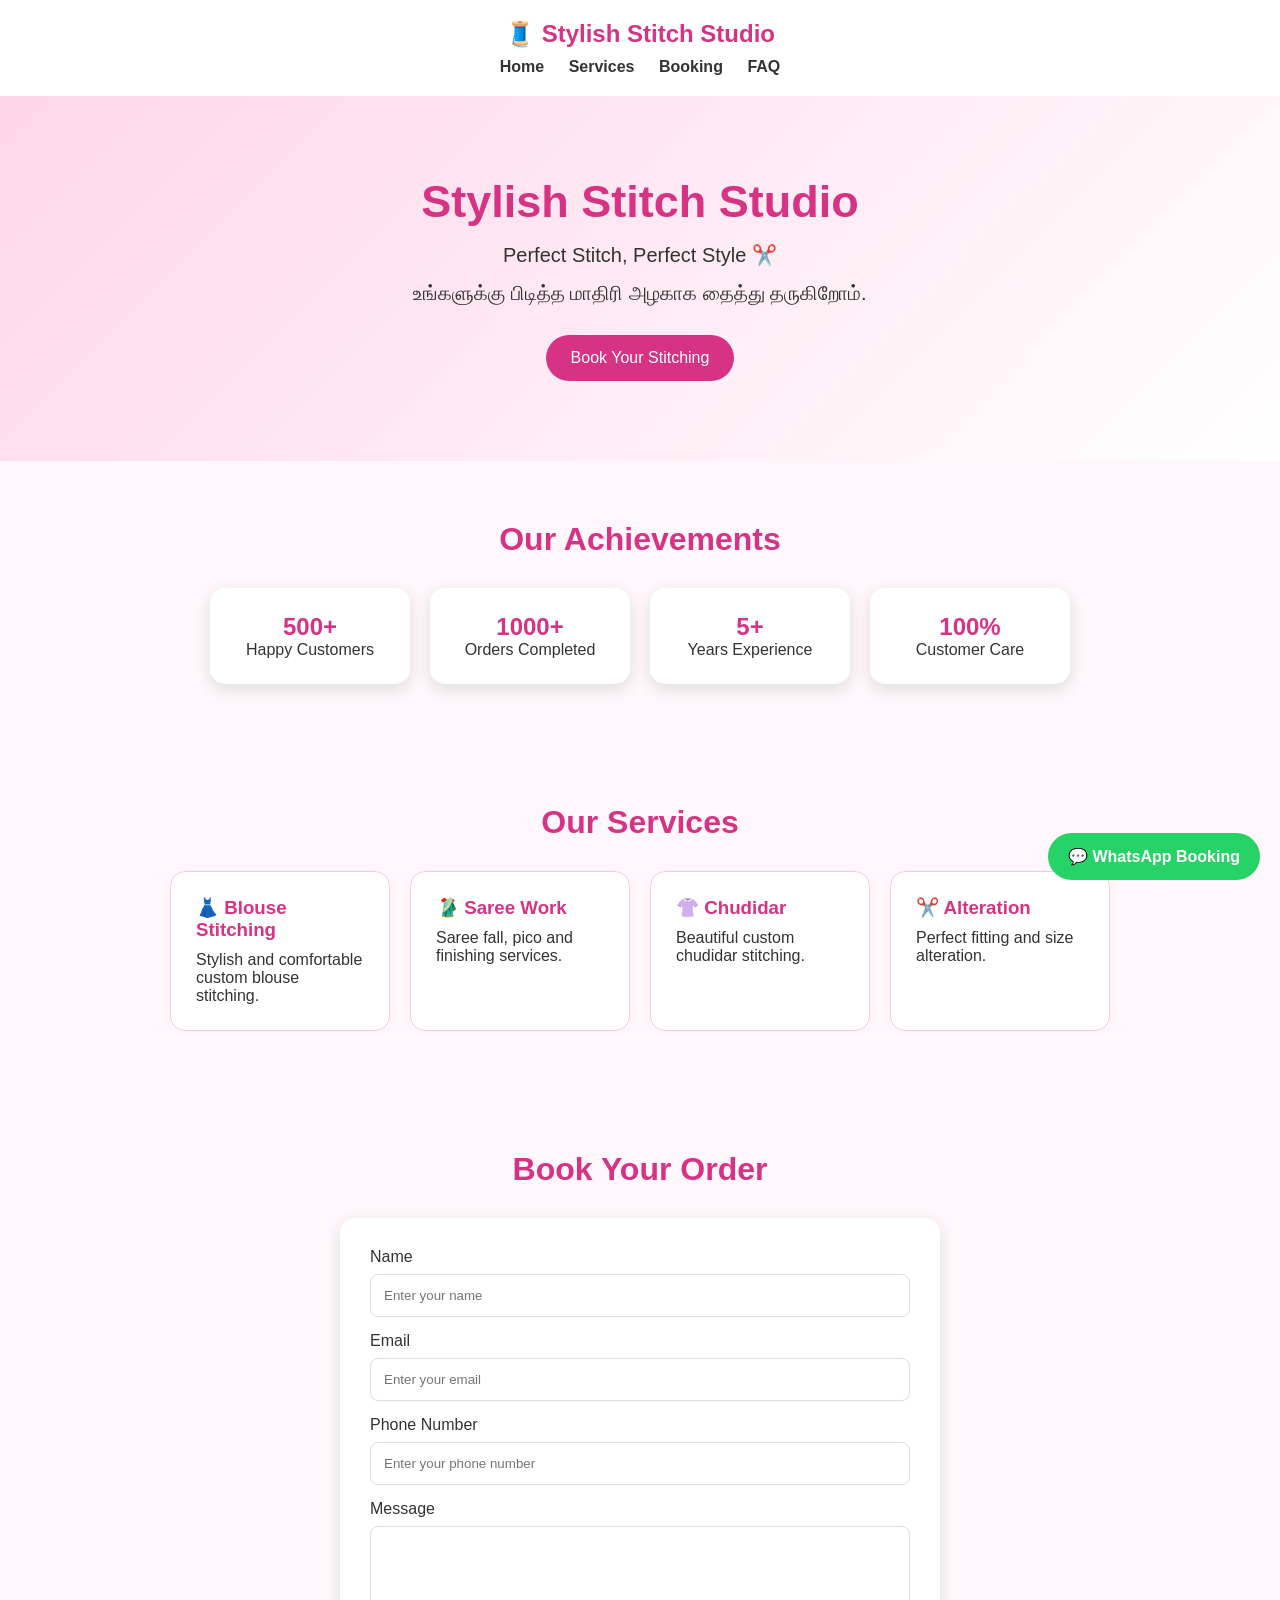
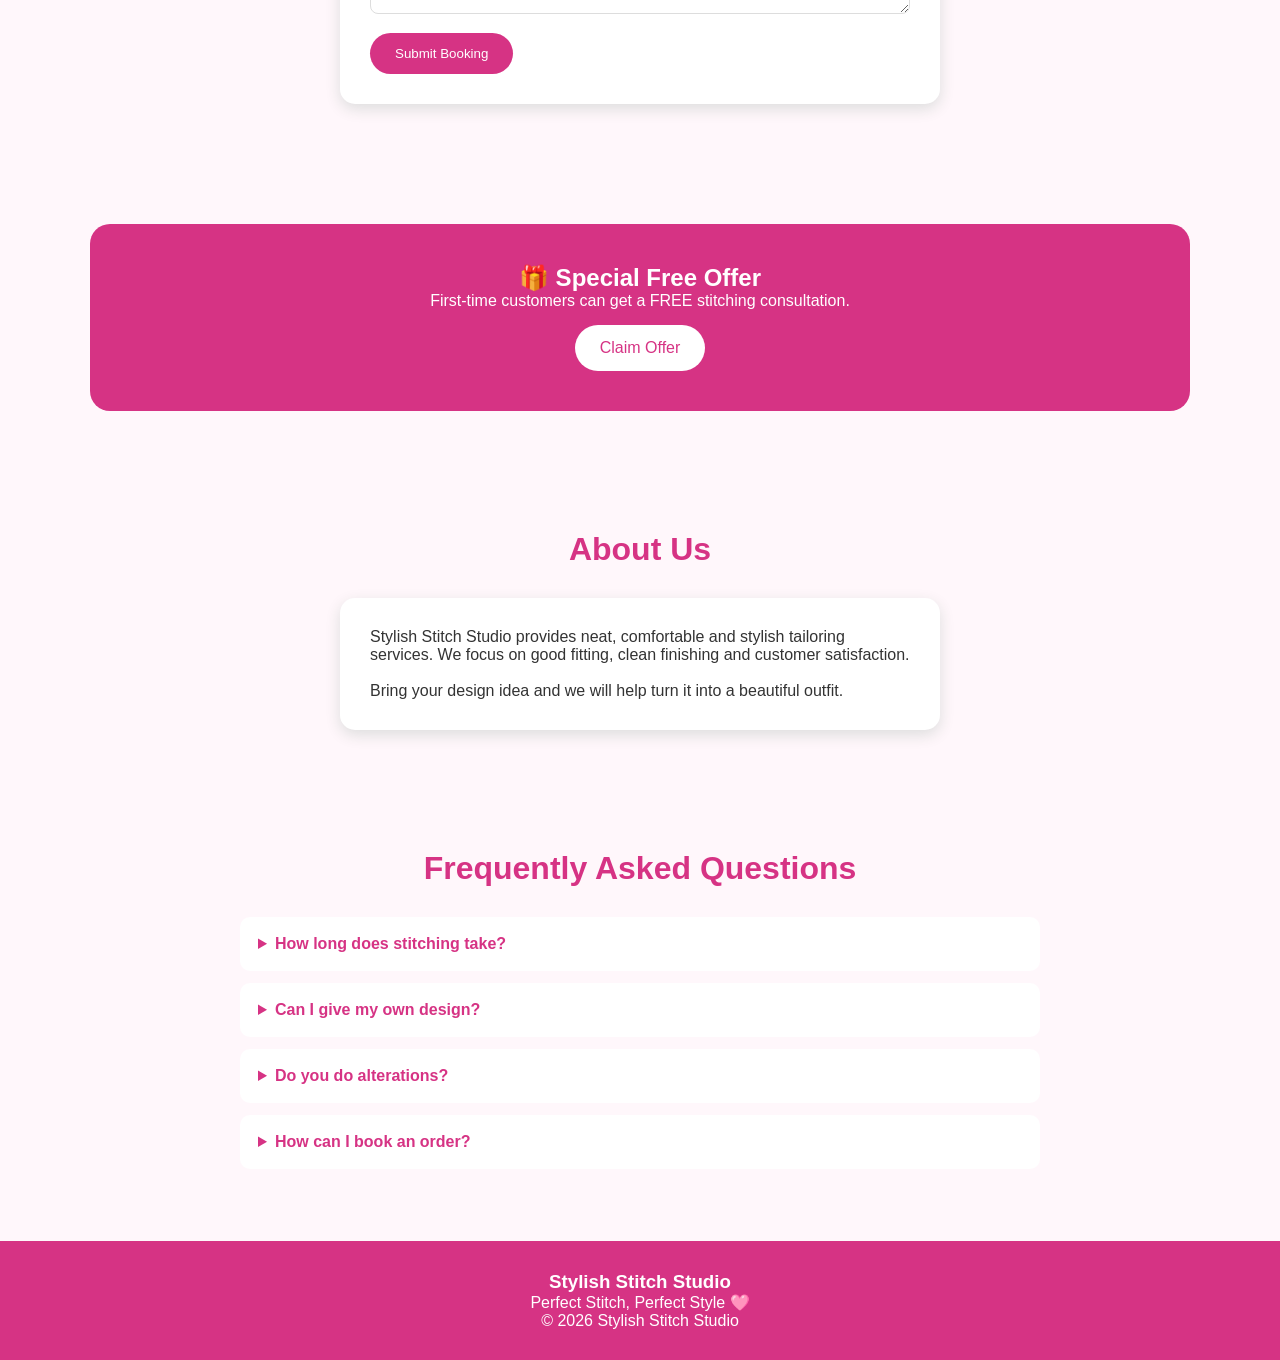
==== Intex.html @ a31a7bd8 "Add files via upload" ====
<!DOCTYPE html>
<html lang="en">
<head>
    <meta charset="UTF-8">
    <meta name="viewport" content="width=device-width, initial-scale=1.0">

    <title>Stylish Stitch Studio</title>

    <style>
        * {
            margin: 0;
            padding: 0;
            box-sizing: border-box;
            font-family: Arial, sans-serif;
        }

        body {
            background-color: #fff7fb;
            color: #333;
        }

        /* Navigation */
        nav {
            background-color: white;
            padding: 20px;
            text-align: center;
            box-shadow: 0 2px 10px #ddd;
        }

        nav h2 {
            color: #d63384;
            margin-bottom: 10px;
        }

        nav a {
            text-decoration: none;
            color: #333;
            margin: 10px;
            font-weight: bold;
        }

        /* Hero */
        .hero {
            text-align: center;
            padding: 80px 20px;
            background: linear-gradient(135deg, #ffd6e8, white);
        }

        .hero h1 {
            font-size: 45px;
            color: #d63384;
        }

        .hero p {
            font-size: 20px;
            margin: 15px;
        }

        .button {
            display: inline-block;
            background-color: #d63384;
            color: white;
            padding: 14px 25px;
            border-radius: 30px;
            text-decoration: none;
            margin-top: 15px;
        }

        /* Sections */
        section {
            padding: 60px 7%;
        }

        .title {
            text-align: center;
            color: #d63384;
            font-size: 32px;
            margin-bottom: 30px;
        }

        /* Achievements */
        .cards {
            display: flex;
            justify-content: center;
            gap: 20px;
            flex-wrap: wrap;
        }

        .card {
            background: white;
            width: 200px;
            padding: 25px;
            text-align: center;
            border-radius: 15px;
            box-shadow: 0 5px 15px #ddd;
        }

        .card h2 {
            color: #d63384;
        }

        /* Services */
        .services {
            display: flex;
            gap: 20px;
            justify-content: center;
            flex-wrap: wrap;
        }

        .service {
            background: white;
            padding: 25px;
            width: 220px;
            border-radius: 15px;
            border: 1px solid #ffc4dc;
        }

        .service h3 {
            color: #d63384;
            margin-bottom: 10px;
        }

        /* Form */
        .form-box {
            max-width: 600px;
            margin: auto;
            background: white;
            padding: 30px;
            border-radius: 15px;
            box-shadow: 0 5px 15px #ddd;
        }

        input,
        textarea {
            width: 100%;
            padding: 13px;
            margin: 8px 0 15px;
            border: 1px solid #ddd;
            border-radius: 8px;
        }

        button {
            background-color: #d63384;
            color: white;
            border: none;
            padding: 13px 25px;
            border-radius: 25px;
            cursor: pointer;
        }

        /* Offer */
        .offer {
            background-color: #d63384;
            color: white;
            text-align: center;
            padding: 40px;
            border-radius: 20px;
        }

        .offer .button {
            background-color: white;
            color: #d63384;
        }

        /* FAQ */
        details {
            background-color: white;
            margin: 12px auto;
            padding: 18px;
            max-width: 800px;
            border-radius: 10px;
        }

        summary {
            color: #d63384;
            font-weight: bold;
            cursor: pointer;
        }

        /* Footer */
        footer {
            background-color: #d63384;
            color: white;
            text-align: center;
            padding: 30px;
        }

        /* Mobile */
        @media(max-width: 600px) {
            .hero h1 {
                font-size: 35px;
            }

            nav a {
                display: inline-block;
                margin: 5px;
            }
        }
    </style>
</head>

<body>

    <!-- Navigation -->
    <nav>
        <h2>🧵 Stylish Stitch Studio</h2>

        <a href="#home">Home</a>
        <a href="#services">Services</a>
        <a href="#booking">Booking</a>
        <a href="#faq">FAQ</a>
    </nav>


    <!-- Hero Section -->
    <section class="hero" id="home">

        <h1>Stylish Stitch Studio</h1>

        <p>Perfect Stitch, Perfect Style ✂️</p>

        <p>
            உங்களுக்கு பிடித்த மாதிரி அழகாக தைத்து தருகிறோம்.
        </p>

        <a href="#booking" class="button">
            Book Your Stitching
        </a>

    </section>


    <!-- Achievements -->
    <section>

        <h2 class="title">Our Achievements</h2>

        <div class="cards">

            <div class="card">
                <h2>500+</h2>
                <p>Happy Customers</p>
            </div>

            <div class="card">
                <h2>1000+</h2>
                <p>Orders Completed</p>
            </div>

            <div class="card">
                <h2>5+</h2>
                <p>Years Experience</p>
            </div>

            <div class="card">
                <h2>100%</h2>
                <p>Customer Care</p>
            </div>

        </div>

    </section>


    <!-- Services -->
    <section id="services">

        <h2 class="title">Our Services</h2>

        <div class="services">

            <div class="service">
                <h3>👗 Blouse Stitching</h3>
                <p>Stylish and comfortable custom blouse stitching.</p>
            </div>

            <div class="service">
                <h3>🥻 Saree Work</h3>
                <p>Saree fall, pico and finishing services.</p>
            </div>

            <div class="service">
                <h3>👚 Chudidar</h3>
                <p>Beautiful custom chudidar stitching.</p>
            </div>

            <div class="service">
                <h3>✂️ Alteration</h3>
                <p>Perfect fitting and size alteration.</p>
            </div>

        </div>

    </section>


    <!-- Booking Form -->
    <section id="booking">

        <h2 class="title">Book Your Order</h2>

        <div class="form-box">

            <form>

                <label>Name</label>
                <input
                    type="text"
                    placeholder="Enter your name"
                    required
                >

                <label>Email</label>
                <input
                    type="email"
                    placeholder="Enter your email"
                    required
                >

                <label>Phone Number</label>
                <input
                    type="tel"
                    placeholder="Enter your phone number"
                    required
                >

                <label>Message</label>
                <textarea
                    rows="4"
                    placeholder="Tell us what you need">
                </textarea>

                <button type="submit">
                    Submit Booking
                </button>

            </form>

        </div>

    </section>


    <!-- Free Offer -->
    <section>

        <div class="offer">

            <h2>🎁 Special Free Offer</h2>

            <p>
                First-time customers can get a FREE
                stitching consultation.
            </p>

            <a href="#booking" class="button">
                Claim Offer
            </a>

        </div>

    </section>


    <!-- Text Module -->
    <section>

        <h2 class="title">About Us</h2>

        <div class="form-box">

            <p>
                Stylish Stitch Studio provides neat,
                comfortable and stylish tailoring services.
                We focus on good fitting, clean finishing
                and customer satisfaction.
            </p>

            <br>

            <p>
                Bring your design idea and we will help
                turn it into a beautiful outfit.
            </p>

        </div>

    </section>


    <!-- FAQ -->
    <section id="faq">

        <h2 class="title">
            Frequently Asked Questions
        </h2>

        <details>
            <summary>
                How long does stitching take?
            </summary>

            <p>
                Usually 2–7 days depending on the order.
            </p>
        </details>


        <details>
            <summary>
                Can I give my own design?
            </summary>

            <p>
                Yes. You can show us your preferred design.
            </p>
        </details>


        <details>
            <summary>
                Do you do alterations?
            </summary>

            <p>
                Yes, size and fitting alterations are available.
            </p>
        </details>


        <details>
            <summary>
                How can I book an order?
            </summary>

            <p>
                Fill the booking form and contact the studio
                for confirmation.
            </p>
        </details>

    </section>


    <!-- Footer -->
    <footer>

        <h3>Stylish Stitch Studio</h3>

        <p>Perfect Stitch, Perfect Style 🩷</p>

        <p>© 2026 Stylish Stitch Studio</p>

    </footer>
<a href="https://api.whatsapp.com/send?phone=919994936954&text=Hello%20Stylish%20Stitch%20Studio%2C%20I%20want%20to%20book%20a%20stitching%20order."
   target="_blank"
   style="
   position:fixed;
   right:20px;
   bottom:20px;
   background:#25D366;
   color:white;
   padding:14px 20px;
   border-radius:30px;
   text-decoration:none;
   font-weight:bold;
   z-index:100;">
   💬 WhatsApp Booking
</a>
</>
</body>
</html>
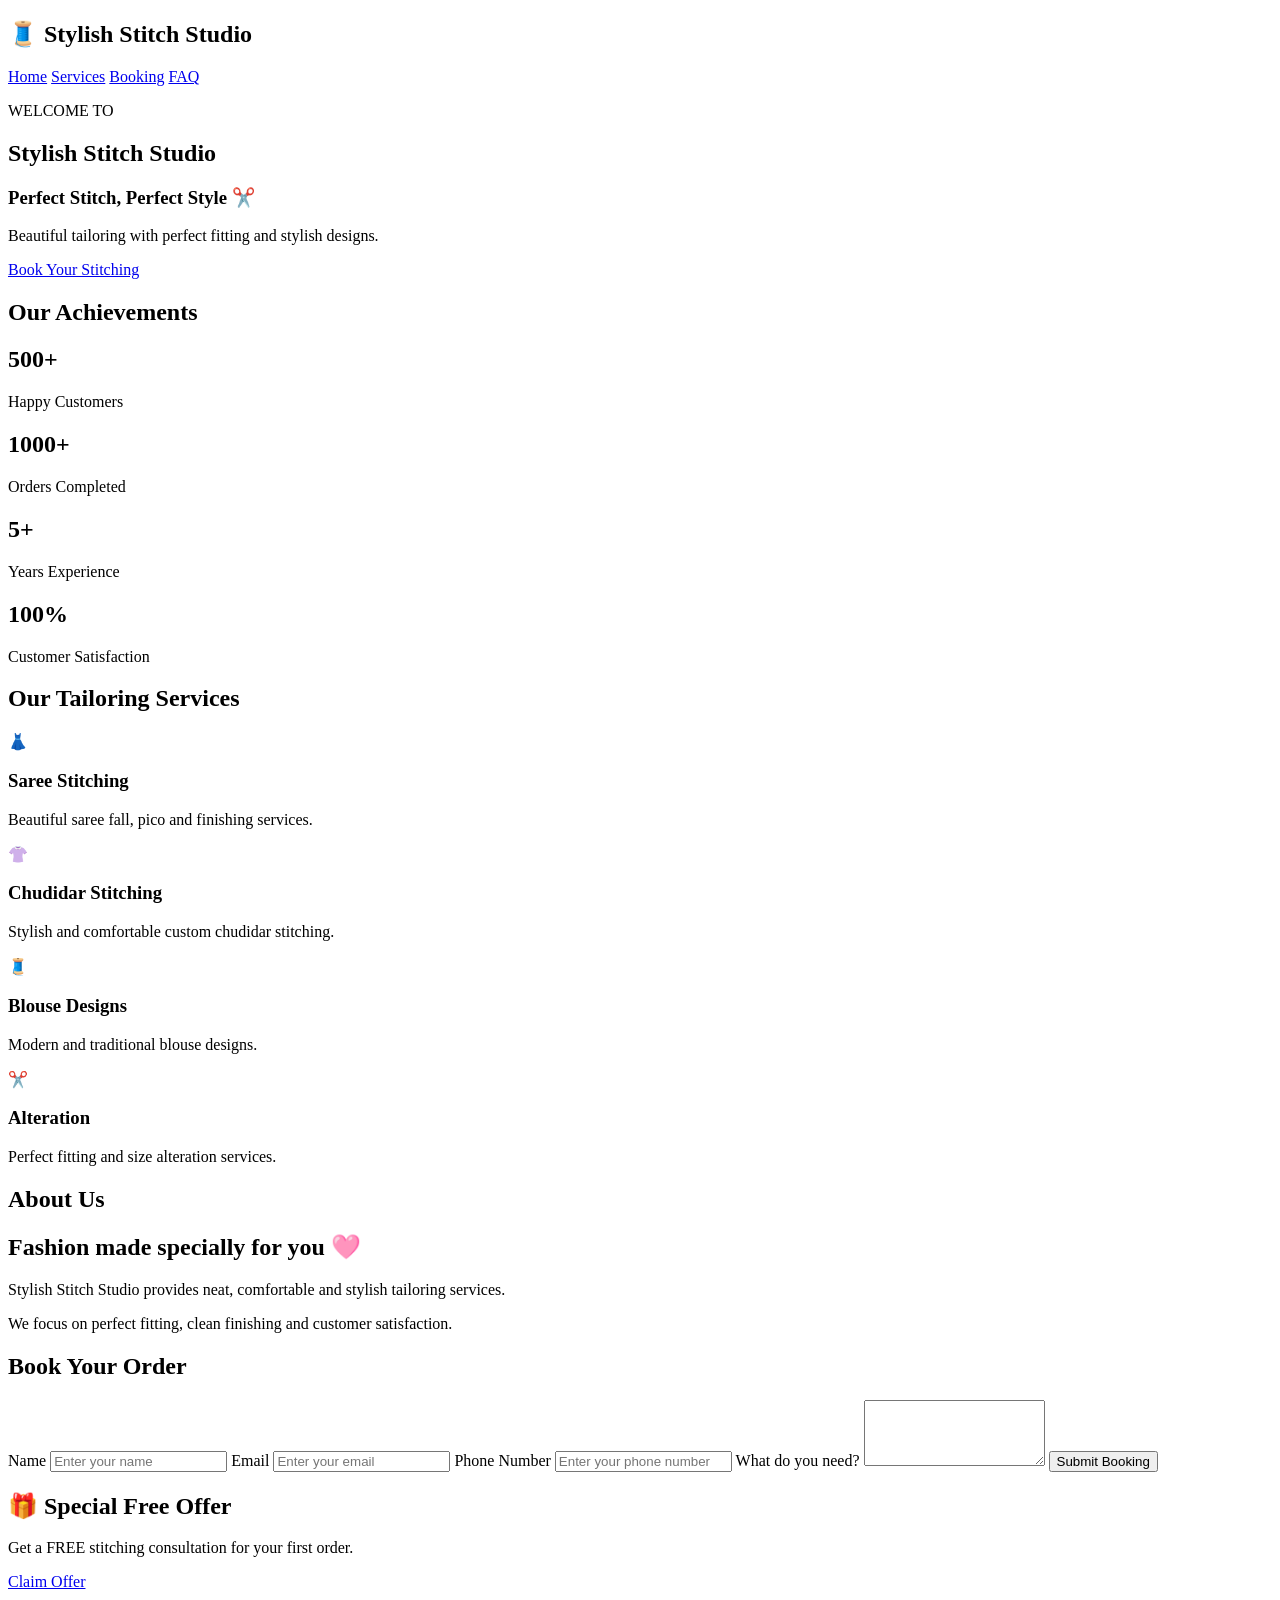
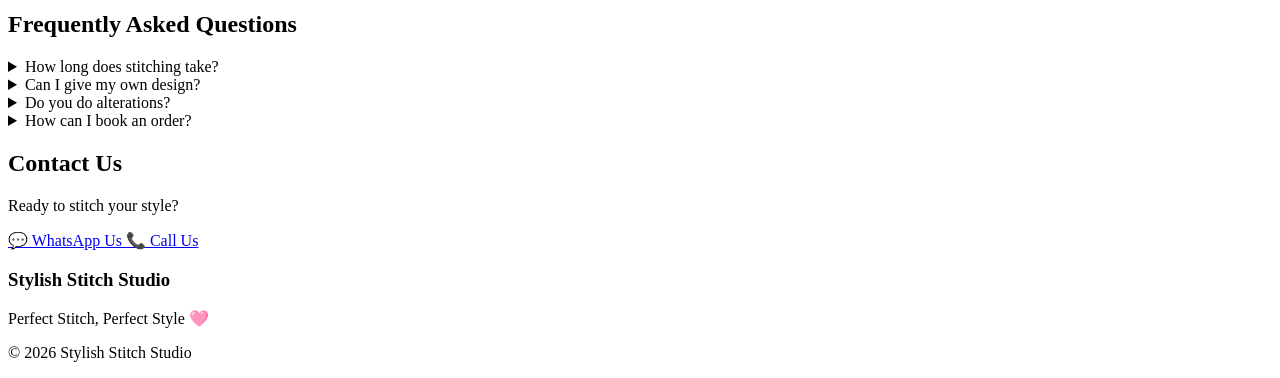
==== commit cc93facc: "Add files via upload" ====
--- a/Intex.html
+++ b/Intex.html
@@ -6,221 +6,36 @@
 
     <title>Stylish Stitch Studio</title>
 
-    <style>
-        * {
-            margin: 0;
-            padding: 0;
-            box-sizing: border-box;
-            font-family: Arial, sans-serif;
-        }
-
-        body {
-            background-color: #fff7fb;
-            color: #333;
-        }
-
-        /* Navigation */
-        nav {
-            background-color: white;
-            padding: 20px;
-            text-align: center;
-            box-shadow: 0 2px 10px #ddd;
-        }
-
-        nav h2 {
-            color: #d63384;
-            margin-bottom: 10px;
-        }
-
-        nav a {
-            text-decoration: none;
-            color: #333;
-            margin: 10px;
-            font-weight: bold;
-        }
-
-        /* Hero */
-        .hero {
-            text-align: center;
-            padding: 80px 20px;
-            background: linear-gradient(135deg, #ffd6e8, white);
-        }
-
-        .hero h1 {
-            font-size: 45px;
-            color: #d63384;
-        }
-
-        .hero p {
-            font-size: 20px;
-            margin: 15px;
-        }
-
-        .button {
-            display: inline-block;
-            background-color: #d63384;
-            color: white;
-            padding: 14px 25px;
-            border-radius: 30px;
-            text-decoration: none;
-            margin-top: 15px;
-        }
-
-        /* Sections */
-        section {
-            padding: 60px 7%;
-        }
-
-        .title {
-            text-align: center;
-            color: #d63384;
-            font-size: 32px;
-            margin-bottom: 30px;
-        }
-
-        /* Achievements */
-        .cards {
-            display: flex;
-            justify-content: center;
-            gap: 20px;
-            flex-wrap: wrap;
-        }
-
-        .card {
-            background: white;
-            width: 200px;
-            padding: 25px;
-            text-align: center;
-            border-radius: 15px;
-            box-shadow: 0 5px 15px #ddd;
-        }
-
-        .card h2 {
-            color: #d63384;
-        }
-
-        /* Services */
-        .services {
-            display: flex;
-            gap: 20px;
-            justify-content: center;
-            flex-wrap: wrap;
-        }
-
-        .service {
-            background: white;
-            padding: 25px;
-            width: 220px;
-            border-radius: 15px;
-            border: 1px solid #ffc4dc;
-        }
-
-        .service h3 {
-            color: #d63384;
-            margin-bottom: 10px;
-        }
-
-        /* Form */
-        .form-box {
-            max-width: 600px;
-            margin: auto;
-            background: white;
-            padding: 30px;
-            border-radius: 15px;
-            box-shadow: 0 5px 15px #ddd;
-        }
-
-        input,
-        textarea {
-            width: 100%;
-            padding: 13px;
-            margin: 8px 0 15px;
-            border: 1px solid #ddd;
-            border-radius: 8px;
-        }
-
-        button {
-            background-color: #d63384;
-            color: white;
-            border: none;
-            padding: 13px 25px;
-            border-radius: 25px;
-            cursor: pointer;
-        }
-
-        /* Offer */
-        .offer {
-            background-color: #d63384;
-            color: white;
-            text-align: center;
-            padding: 40px;
-            border-radius: 20px;
-        }
-
-        .offer .button {
-            background-color: white;
-            color: #d63384;
-        }
-
-        /* FAQ */
-        details {
-            background-color: white;
-            margin: 12px auto;
-            padding: 18px;
-            max-width: 800px;
-            border-radius: 10px;
-        }
-
-        summary {
-            color: #d63384;
-            font-weight: bold;
-            cursor: pointer;
-        }
-
-        /* Footer */
-        footer {
-            background-color: #d63384;
-            color: white;
-            text-align: center;
-            padding: 30px;
-        }
-
-        /* Mobile */
-        @media(max-width: 600px) {
-            .hero h1 {
-                font-size: 35px;
-            }
-
-            nav a {
-                display: inline-block;
-                margin: 5px;
-            }
-        }
-    </style>
+    <link rel="stylesheet" href="style.css">
 </head>
 
 <body>
 
-    <!-- Navigation -->
+    <!-- NAVBAR -->
     <nav>
         <h2>🧵 Stylish Stitch Studio</h2>
 
-        <a href="#home">Home</a>
-        <a href="#services">Services</a>
-        <a href="#booking">Booking</a>
-        <a href="#faq">FAQ</a>
+        <div>
+            <a href="#home">Home</a>
+            <a href="#services">Services</a>
+            <a href="#booking">Booking</a>
+            <a href="#faq">FAQ</a>
+        </div>
     </nav>
 
 
-    <!-- Hero Section -->
+    <!-- HERO SECTION -->
     <section class="hero" id="home">
 
+        <p>WELCOME TO</p>
+
         <h1>Stylish Stitch Studio</h1>
 
-        <p>Perfect Stitch, Perfect Style ✂️</p>
+        <h3>Perfect Stitch, Perfect Style ✂️</h3>
 
         <p>
-            உங்களுக்கு பிடித்த மாதிரி அழகாக தைத்து தருகிறோம்.
+            Beautiful tailoring with perfect fitting
+            and stylish designs.
         </p>
 
         <a href="#booking" class="button">
@@ -230,7 +45,7 @@
     </section>
 
 
-    <!-- Achievements -->
+    <!-- ACHIEVEMENTS -->
     <section>
 
         <h2 class="title">Our Achievements</h2>
@@ -254,47 +69,94 @@
 
             <div class="card">
                 <h2>100%</h2>
-                <p>Customer Care</p>
-            </div>
-
-        </div>
-
-    </section>
-
-
-    <!-- Services -->
+                <p>Customer Satisfaction</p>
+            </div>
+
+        </div>
+
+    </section>
+
+
+    <!-- SERVICES -->
     <section id="services">
 
-        <h2 class="title">Our Services</h2>
-
-        <div class="services">
-
-            <div class="service">
-                <h3>👗 Blouse Stitching</h3>
-                <p>Stylish and comfortable custom blouse stitching.</p>
-            </div>
-
-            <div class="service">
-                <h3>🥻 Saree Work</h3>
-                <p>Saree fall, pico and finishing services.</p>
-            </div>
-
-            <div class="service">
-                <h3>👚 Chudidar</h3>
-                <p>Beautiful custom chudidar stitching.</p>
-            </div>
-
-            <div class="service">
-                <h3>✂️ Alteration</h3>
-                <p>Perfect fitting and size alteration.</p>
-            </div>
-
-        </div>
-
-    </section>
-
-
-    <!-- Booking Form -->
+        <h2 class="title">Our Tailoring Services</h2>
+
+        <div class="cards">
+
+            <div class="card">
+                <div class="photo">👗</div>
+                <h3>Saree Stitching</h3>
+                <p>
+                    Beautiful saree fall, pico
+                    and finishing services.
+                </p>
+            </div>
+
+
+            <div class="card">
+                <div class="photo">👚</div>
+                <h3>Chudidar Stitching</h3>
+                <p>
+                    Stylish and comfortable
+                    custom chudidar stitching.
+                </p>
+            </div>
+
+
+            <div class="card">
+                <div class="photo">🧵</div>
+                <h3>Blouse Designs</h3>
+                <p>
+                    Modern and traditional
+                    blouse designs.
+                </p>
+            </div>
+
+
+            <div class="card">
+                <div class="photo">✂️</div>
+                <h3>Alteration</h3>
+                <p>
+                    Perfect fitting and
+                    size alteration services.
+                </p>
+            </div>
+
+        </div>
+
+    </section>
+
+
+    <!-- ABOUT -->
+    <section>
+
+        <h2 class="title">About Us</h2>
+
+        <div class="about">
+
+            <h2>
+                Fashion made specially for you 🩷
+            </h2>
+
+            <p>
+                Stylish Stitch Studio provides
+                neat, comfortable and stylish
+                tailoring services.
+            </p>
+
+            <p>
+                We focus on perfect fitting,
+                clean finishing and customer
+                satisfaction.
+            </p>
+
+        </div>
+
+    </section>
+
+
+    <!-- BOOKING FORM -->
     <section id="booking">
 
         <h2 class="title">Book Your Order</h2>
@@ -304,31 +166,39 @@
             <form>
 
                 <label>Name</label>
+
                 <input
                     type="text"
                     placeholder="Enter your name"
                     required
                 >
 
+
                 <label>Email</label>
+
                 <input
                     type="email"
                     placeholder="Enter your email"
                     required
                 >
 
+
                 <label>Phone Number</label>
+
                 <input
                     type="tel"
                     placeholder="Enter your phone number"
                     required
                 >
 
-                <label>Message</label>
+
+                <label>What do you need?</label>
+
                 <textarea
                     rows="4"
-                    placeholder="Tell us what you need">
+                    placeholder="Example: Blouse stitching">
                 </textarea>
+
 
                 <button type="submit">
                     Submit Booking
@@ -341,7 +211,7 @@
     </section>
 
 
-    <!-- Free Offer -->
+    <!-- FREE OFFER -->
     <section>
 
         <div class="offer">
@@ -349,8 +219,8 @@
             <h2>🎁 Special Free Offer</h2>
 
             <p>
-                First-time customers can get a FREE
-                stitching consultation.
+                Get a FREE stitching consultation
+                for your first order.
             </p>
 
             <a href="#booking" class="button">
@@ -362,32 +232,6 @@
     </section>
 
 
-    <!-- Text Module -->
-    <section>
-
-        <h2 class="title">About Us</h2>
-
-        <div class="form-box">
-
-            <p>
-                Stylish Stitch Studio provides neat,
-                comfortable and stylish tailoring services.
-                We focus on good fitting, clean finishing
-                and customer satisfaction.
-            </p>
-
-            <br>
-
-            <p>
-                Bring your design idea and we will help
-                turn it into a beautiful outfit.
-            </p>
-
-        </div>
-
-    </section>
-
-
     <!-- FAQ -->
     <section id="faq">
 
@@ -395,78 +239,109 @@
             Frequently Asked Questions
         </h2>
 
+
         <details>
+
             <summary>
                 How long does stitching take?
             </summary>
 
             <p>
-                Usually 2–7 days depending on the order.
-            </p>
+                Usually 2–7 days depending on
+                the design and order.
+            </p>
+
         </details>
 
 
         <details>
+
             <summary>
                 Can I give my own design?
             </summary>
 
             <p>
-                Yes. You can show us your preferred design.
-            </p>
+                Yes. You can show us your
+                preferred design.
+            </p>
+
         </details>
 
 
         <details>
+
             <summary>
                 Do you do alterations?
             </summary>
 
             <p>
-                Yes, size and fitting alterations are available.
-            </p>
+                Yes, we provide size and
+                fitting alterations.
+            </p>
+
         </details>
 
 
         <details>
+
             <summary>
                 How can I book an order?
             </summary>
 
             <p>
-                Fill the booking form and contact the studio
-                for confirmation.
-            </p>
+                Fill the booking form or
+                contact us through WhatsApp.
+            </p>
+
         </details>
 
     </section>
 
 
-    <!-- Footer -->
+    <!-- CONTACT -->
+    <section class="contact">
+
+        <h2>Contact Us</h2>
+
+        <p>
+            Ready to stitch your style?
+        </p>
+
+        <a
+            class="whatsapp"
+            href="https://wa.me/919994936954"
+            target="_blank">
+
+            💬 WhatsApp Us
+
+        </a>
+
+        <a
+            class="call"
+            href="tel:+919994936954">
+
+            📞 Call Us
+
+        </a>
+
+    </section>
+
+
+    <!-- FOOTER -->
     <footer>
 
         <h3>Stylish Stitch Studio</h3>
 
-        <p>Perfect Stitch, Perfect Style 🩷</p>
-
-        <p>© 2026 Stylish Stitch Studio</p>
+        <p>
+            Perfect Stitch, Perfect Style 🩷
+        </p>
+
+        <p>
+            © 2026 Stylish Stitch Studio
+        </p>
 
     </footer>
-<a href="https://api.whatsapp.com/send?phone=919994936954&text=Hello%20Stylish%20Stitch%20Studio%2C%20I%20want%20to%20book%20a%20stitching%20order."
-   target="_blank"
-   style="
-   position:fixed;
-   right:20px;
-   bottom:20px;
-   background:#25D366;
-   color:white;
-   padding:14px 20px;
-   border-radius:30px;
-   text-decoration:none;
-   font-weight:bold;
-   z-index:100;">
-   💬 WhatsApp Booking
-</a>
-</>
+
+
 </body>
 </html>
--- a/style.css
+++ b/style.css
@@ -0,0 +1,70 @@
+PK    ��]_r��  �  
+   index.html}U�n�F+��)XEM���]4+Y���nd��v�T�%�d4�j(��}����}�>�>I9#���],�#�#�����r�ѶF(�R�Y�.��^�"ԑ3���R!	�J�X�Q�Rq�m�ZT8��7�i(��hBͯmdN�(ǵ���?�K-I
+ua3�pt�b�$�霶J�����K�K����Y��~��(��"������2Ȭu��>�ɷ}�ؤ��4�
+��v)�2����c؂�s�N+�e�(+���ظ��6����\,MKQ:v��G���즻�1��O6�S?K,f$�y�ؘ�K-M�`%��X���=,�w�����ï�����n6���ŏ��$�+3�i_�ִ
+t$&K���B��(��3-d�:��؟qn�+a�-5���Q�$�V�-���4�^H�Pq1��TB&<��AAr-i+B� ȵ���+��-��+�lw�-IG���ژ'�~R��d+)X[2+�L?��w/Ӥ+��]j���riCf5�+��i�} �`��sk��g�ǽ82ɜ[2�E���S�+o�+x�������3�|�Ll8*���}6$3��Dr%�%�dߗ�Mk�T�<���Y�����+͆��^/Ef*�R_f :;���� y�Lk���o�p%4Ae����J�ȥ��i\v>]��@N�h��"� 3����jD(@,���@�c�0l�+�
+n`���Fn|={X��<�������uT���aĪ+�&�;�~~��*�R�=�7><cl�JhF�����p'1�LN��+�o�L�`�G2_��y���`+����}��0~'=��<���dwSX�+nn]�H_ڐ�oD��(+�A�ŷNպ6�f*N�zP���F�=x�r�&�O�+B�����+�}}����7�3�R05�n�:��Aܹ�D�}+�1�0>��+qʣ[T�|1|ѫ��+���)�RlV���Ӓ��O<�,�+�u���$�pO�����W�|�u~�z ��#�{_�L�+�+��PK    ��]��e8  
+
+  	   style.css�V�r�8}�WP嚉=c��C�n�*�y�/H�&QB�����mq1�qv�!AR��9�����ZHe+$_?J�M����J5V.D�)�Yc��|J���;�%��/��Rɲ�/��9>+���TJ��c^�g�8��+B_ɰ�Gs���&~��&�d6�7��(�Pi�P%o�T
+�̈́��	5���A�m�eΪ�	N�r)�VY��l�������qc��9@�fh�$�<欢fA��l+�+
+�C[��)&��Q,};�J�w�4��VJ��]��FpF���D��o�U��"���;�>�GFT��G�)+�%����C��8�:�e���_@����������QGJ�s�W&S�l����,.r�j"Ǉ��/�F/�1J�8q��Xѓ2	M0���DE;+pOoM�@��:r��4��+ù����n�AP�F�+��+�!݃UP)��ĪI(0�'���-q�d$���/�}�PV
+��dҰ�L��x��]��+Рp̩�%S+�����D,F^���N{m�;Z\��E�4'
+!����^{`��������f"��j#�o Ī]b�X������� �3�~��t��w3���JTu1�z�	�ۢBFO
+�++ ��!.�w'�ƒ���C���7.��ڎ��rh��xi�.X+�M��Wf�l��F;�>�Јj��3����~p���|B��챟��1u#�lW+r|m<L){����$LҴ'h��ʧ���Y`"�2za�p�ʧN�f��M�ɕk���
+�Y���
++NmLW�+`�n�sf�Ѽ�n��u�����!�?kx�?��M�n�+烶n�u�%�����5�j�n�Ln�ޅ.+,��szm�A����N)"�azLɸ�����3�^+/pB�Ad��]e��(�Z+m�ΜB����\�K>�9�zk�D+�_�+�Sx�Ի�w���[څ��Z��M1O�k�/�	�Q ����l�Ч{��Q��>k�m6�i�/�?����Go�K[+�t��wu��2�� s�ù�JN8�����DX��bli�><��0�����Si���Rgk���+$�0�>emB�#��XwZ��f+��+�Ra�K�u�PK    ��]_r��  �  
+           ��    index.htmlPK    ��]��e8  
+
+  	           ���  style.cssPK      o   J    
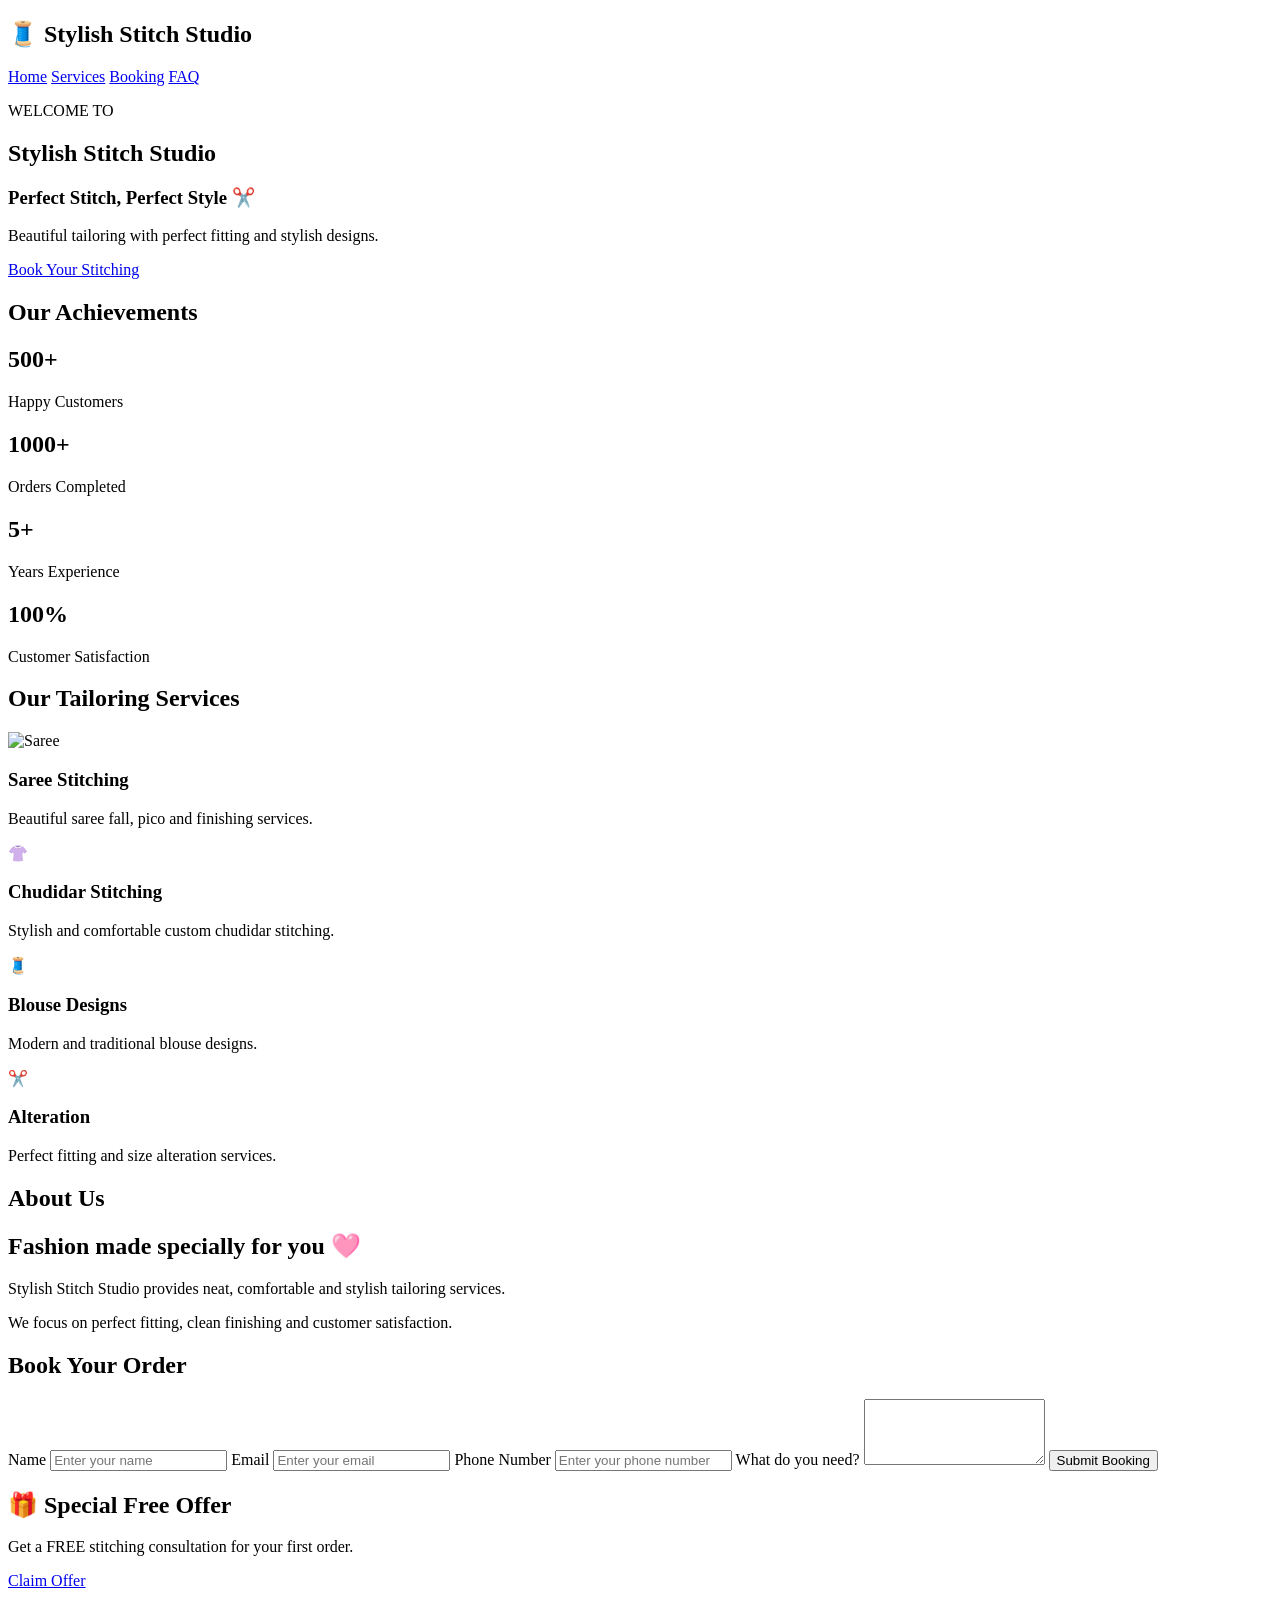
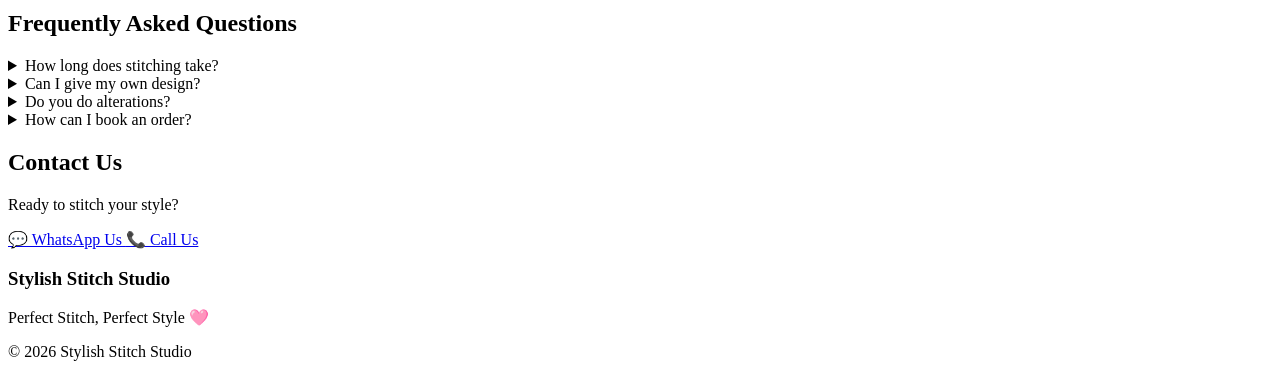
==== commit b4cded2f: "Update Intex.html" ====
--- a/Intex.html
+++ b/Intex.html
@@ -85,7 +85,7 @@
         <div class="cards">
 
             <div class="card">
-                <div class="photo">👗</div>
+                <img src="saree.jpg" alt="Saree">
                 <h3>Saree Stitching</h3>
                 <p>
                     Beautiful saree fall, pico
@@ -344,4 +344,4 @@
 
 
 </body>
-</html>+</html>
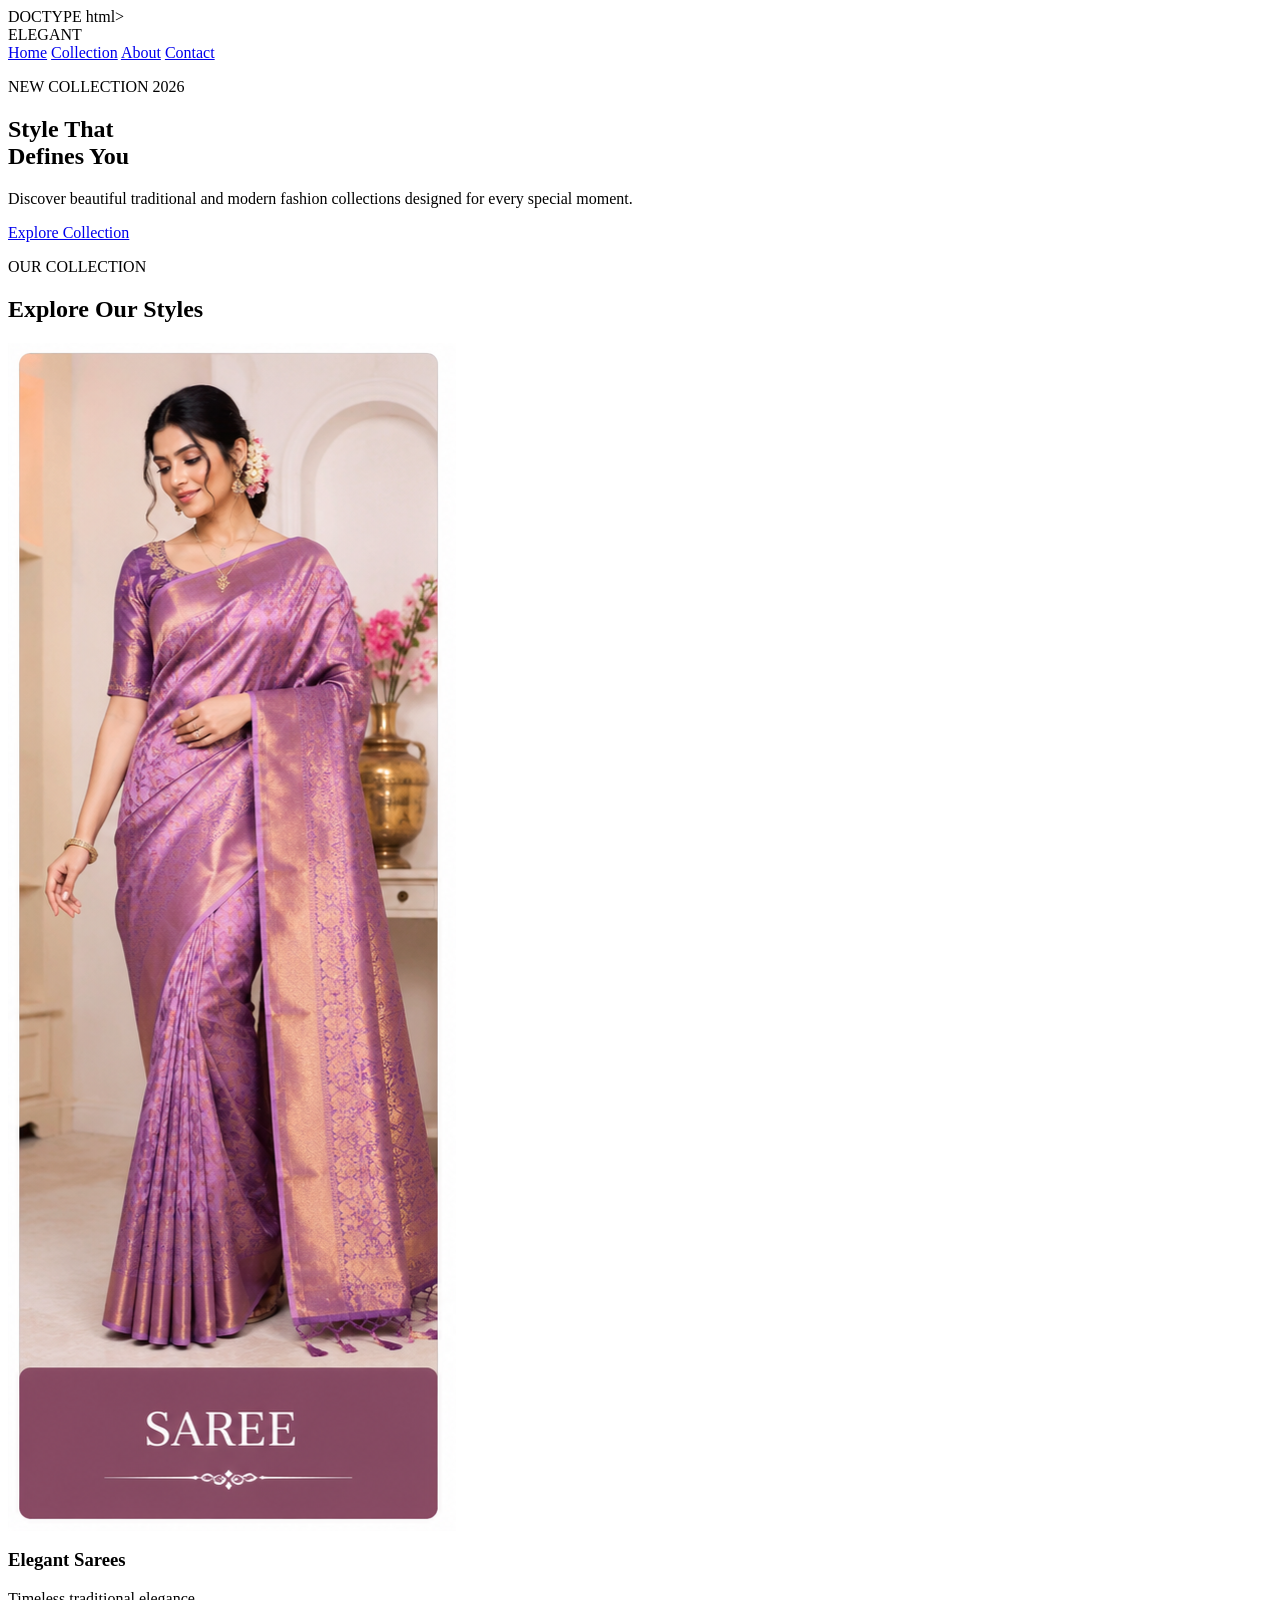
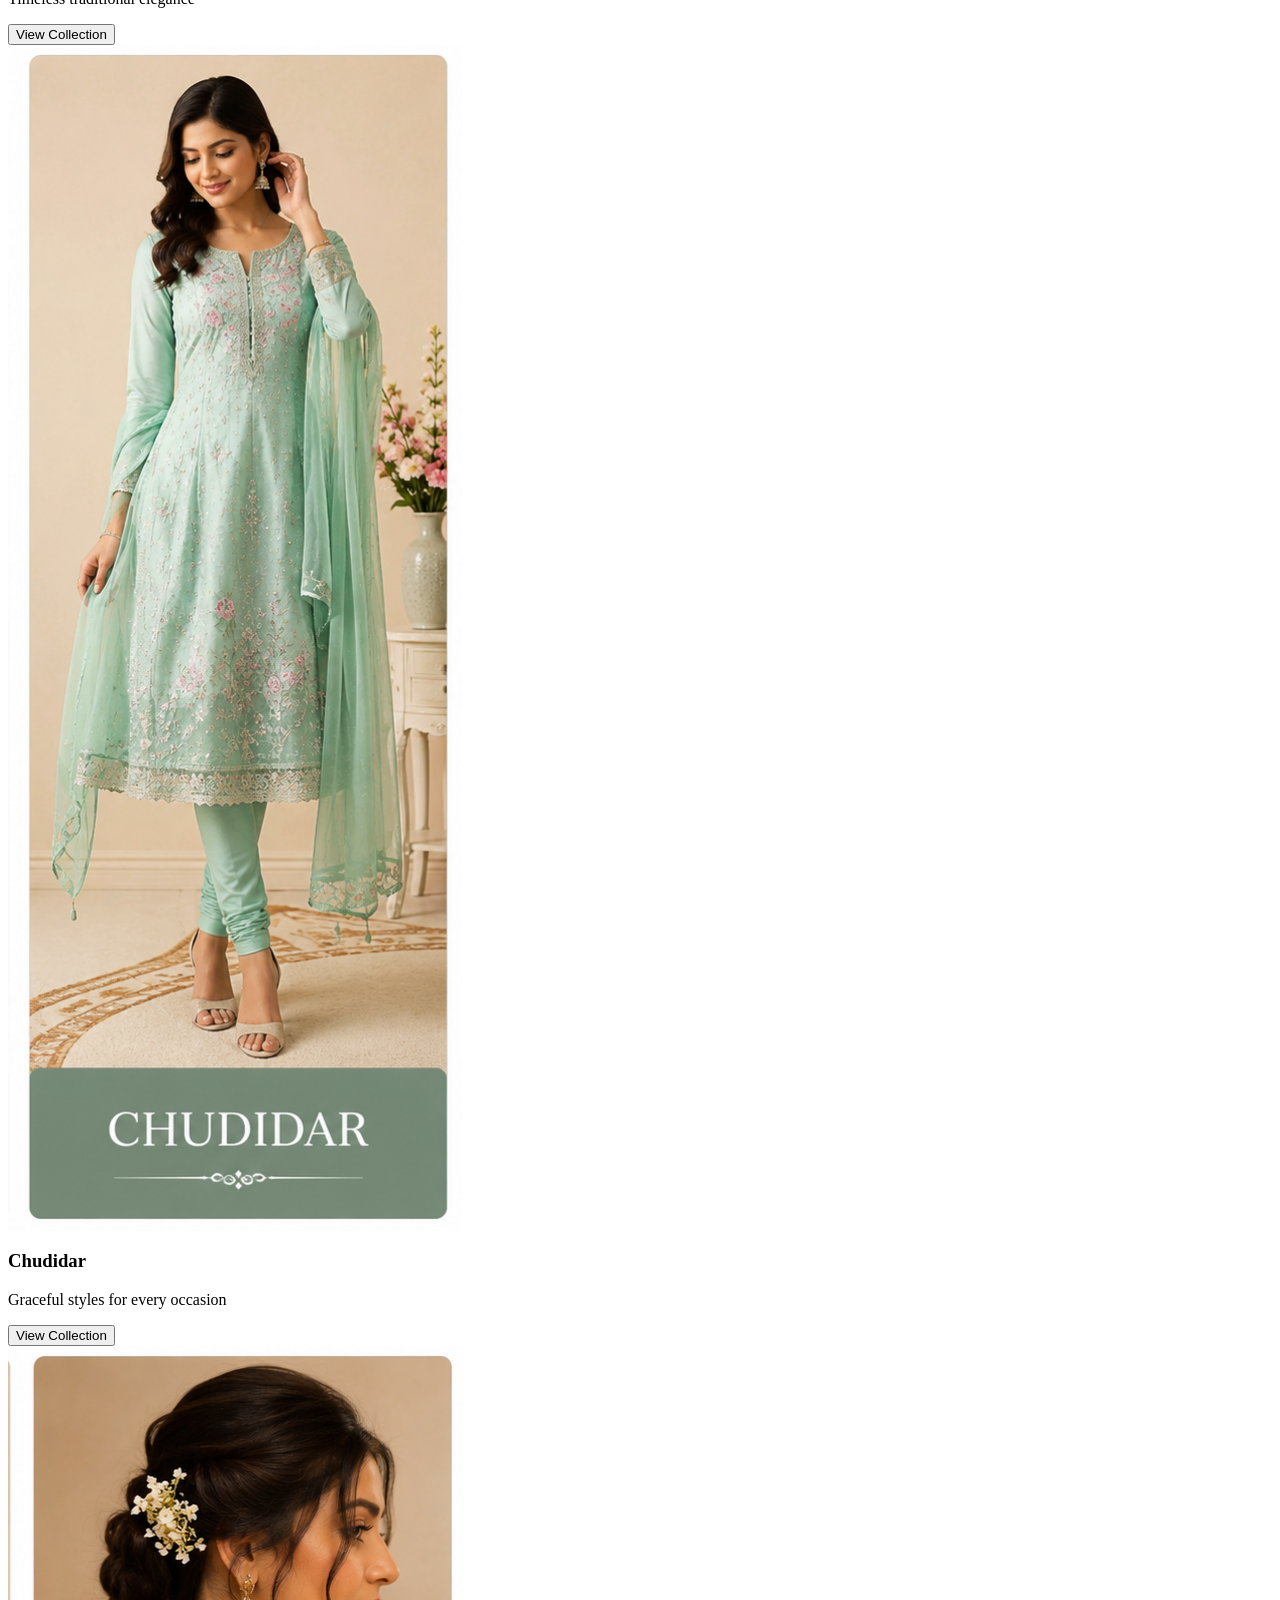
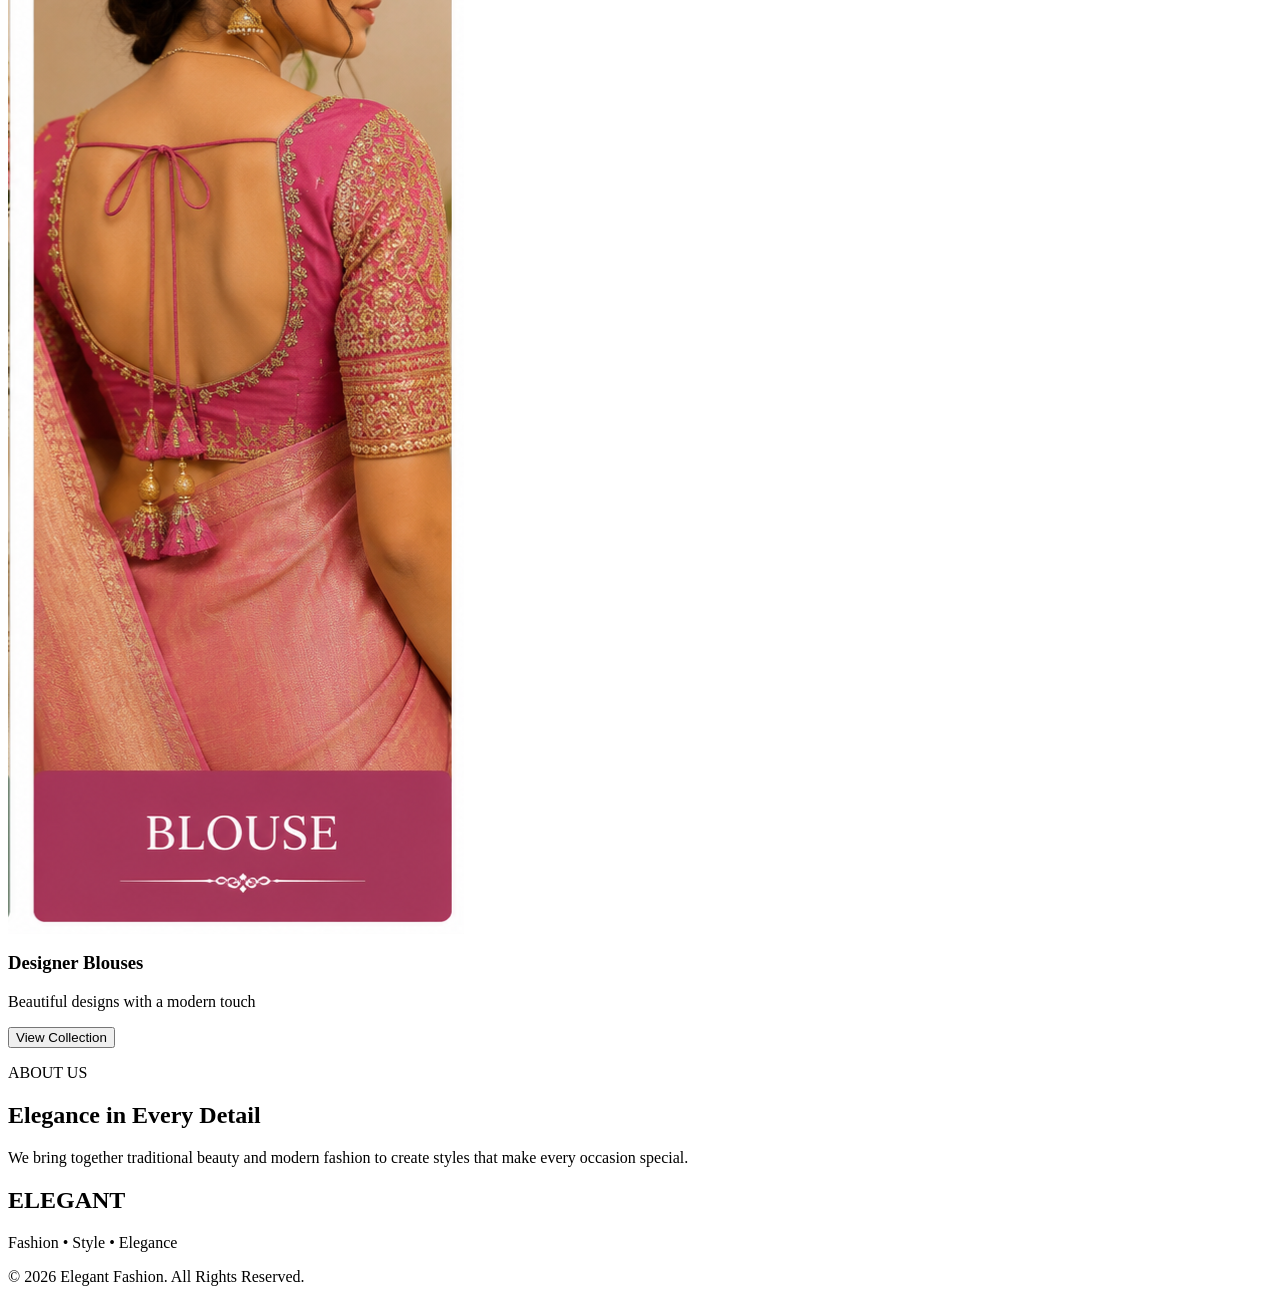
==== commit a384babf: "Add files via upload" ====
--- a/Intex.html
+++ b/Intex.html
@@ -1,347 +1,88 @@
-<!DOCTYPE html>
+DOCTYPE html>
 <html lang="en">
 <head>
     <meta charset="UTF-8">
     <meta name="viewport" content="width=device-width, initial-scale=1.0">
-
-    <title>Stylish Stitch Studio</title>
-
+    <title>Elegant Fashion</title>
     <link rel="stylesheet" href="style.css">
 </head>
 
 <body>
 
-    <!-- NAVBAR -->
-    <nav>
-        <h2>🧵 Stylish Stitch Studio</h2>
+    <header>
+        <div class="logo">ELEGANT</div>
 
-        <div>
+        <nav>
             <a href="#home">Home</a>
-            <a href="#services">Services</a>
-            <a href="#booking">Booking</a>
-            <a href="#faq">FAQ</a>
+            <a href="#collection">Collection</a>
+            <a href="#about">About</a>
+            <a href="#contact">Contact</a>
+        </nav>
+    </header>
+
+    <section id="home" class="hero">
+        <div class="hero-content">
+            <p class="small-title">NEW COLLECTION 2026</p>
+            <h1>Style That<br><span>Defines You</span></h1>
+            <p>
+                Discover beautiful traditional and modern fashion
+                collections designed for every special moment.
+            </p>
+
+            <a href="#collection" class="button">Explore Collection</a>
         </div>
-    </nav>
-
-
-    <!-- HERO SECTION -->
-    <section class="hero" id="home">
-
-        <p>WELCOME TO</p>
-
-        <h1>Stylish Stitch Studio</h1>
-
-        <h3>Perfect Stitch, Perfect Style ✂️</h3>
-
-        <p>
-            Beautiful tailoring with perfect fitting
-            and stylish designs.
-        </p>
-
-        <a href="#booking" class="button">
-            Book Your Stitching
-        </a>
-
     </section>
 
-
-    <!-- ACHIEVEMENTS -->
-    <section>
-
-        <h2 class="title">Our Achievements</h2>
+    <section id="collection" class="collection">
+        <p class="section-small">OUR COLLECTION</p>
+        <h2>Explore Our Styles</h2>
 
         <div class="cards">
 
             <div class="card">
-                <h2>500+</h2>
-                <p>Happy Customers</p>
+                <img src="IMG_20260821_114416.png" alt="IMG_20260821_114416">
+                <div class="card-content">
+                    <h3>Elegant Sarees</h3>
+                    <p>Timeless traditional elegance</p>
+                    <button>View Collection</button>
+                </div>
             </div>
 
             <div class="card">
-                <h2>1000+</h2>
-                <p>Orders Completed</p>
+                <img src="IMG_20260821_114432.png" alt="IMG_20260821_114432">
+                <div class="card-content">
+                    <h3>Chudidar</h3>
+                    <p>Graceful styles for every occasion</p>
+                    <button>View Collection</button>
+                </div>
             </div>
 
             <div class="card">
-                <h2>5+</h2>
-                <p>Years Experience</p>
-            </div>
-
-            <div class="card">
-                <h2>100%</h2>
-                <p>Customer Satisfaction</p>
+                <img src="IMG_20260821_114448.png" alt="IMG_20260821_114448">
+                <div class="card-content">
+                    <h3>Designer Blouses</h3>
+                    <p>Beautiful designs with a modern touch</p>
+                    <button>View Collection</button>
+                </div>
             </div>
 
         </div>
-
     </section>
 
-
-    <!-- SERVICES -->
-    <section id="services">
-
-        <h2 class="title">Our Tailoring Services</h2>
-
-        <div class="cards">
-
-            <div class="card">
-                <img src="saree.jpg" alt="Saree">
-                <h3>Saree Stitching</h3>
-                <p>
-                    Beautiful saree fall, pico
-                    and finishing services.
-                </p>
-            </div>
-
-
-            <div class="card">
-                <div class="photo">👚</div>
-                <h3>Chudidar Stitching</h3>
-                <p>
-                    Stylish and comfortable
-                    custom chudidar stitching.
-                </p>
-            </div>
-
-
-            <div class="card">
-                <div class="photo">🧵</div>
-                <h3>Blouse Designs</h3>
-                <p>
-                    Modern and traditional
-                    blouse designs.
-                </p>
-            </div>
-
-
-            <div class="card">
-                <div class="photo">✂️</div>
-                <h3>Alteration</h3>
-                <p>
-                    Perfect fitting and
-                    size alteration services.
-                </p>
-            </div>
-
-        </div>
-
+    <section id="about" class="about">
+        <p class="section-small">ABOUT US</p>
+        <h2>Elegance in Every Detail</h2>
+        <p>
+            We bring together traditional beauty and modern fashion
+            to create styles that make every occasion special.
+        </p>
     </section>
 
-
-    <!-- ABOUT -->
-    <section>
-
-        <h2 class="title">About Us</h2>
-
-        <div class="about">
-
-            <h2>
-                Fashion made specially for you 🩷
-            </h2>
-
-            <p>
-                Stylish Stitch Studio provides
-                neat, comfortable and stylish
-                tailoring services.
-            </p>
-
-            <p>
-                We focus on perfect fitting,
-                clean finishing and customer
-                satisfaction.
-            </p>
-
-        </div>
-
-    </section>
-
-
-    <!-- BOOKING FORM -->
-    <section id="booking">
-
-        <h2 class="title">Book Your Order</h2>
-
-        <div class="form-box">
-
-            <form>
-
-                <label>Name</label>
-
-                <input
-                    type="text"
-                    placeholder="Enter your name"
-                    required
-                >
-
-
-                <label>Email</label>
-
-                <input
-                    type="email"
-                    placeholder="Enter your email"
-                    required
-                >
-
-
-                <label>Phone Number</label>
-
-                <input
-                    type="tel"
-                    placeholder="Enter your phone number"
-                    required
-                >
-
-
-                <label>What do you need?</label>
-
-                <textarea
-                    rows="4"
-                    placeholder="Example: Blouse stitching">
-                </textarea>
-
-
-                <button type="submit">
-                    Submit Booking
-                </button>
-
-            </form>
-
-        </div>
-
-    </section>
-
-
-    <!-- FREE OFFER -->
-    <section>
-
-        <div class="offer">
-
-            <h2>🎁 Special Free Offer</h2>
-
-            <p>
-                Get a FREE stitching consultation
-                for your first order.
-            </p>
-
-            <a href="#booking" class="button">
-                Claim Offer
-            </a>
-
-        </div>
-
-    </section>
-
-
-    <!-- FAQ -->
-    <section id="faq">
-
-        <h2 class="title">
-            Frequently Asked Questions
-        </h2>
-
-
-        <details>
-
-            <summary>
-                How long does stitching take?
-            </summary>
-
-            <p>
-                Usually 2–7 days depending on
-                the design and order.
-            </p>
-
-        </details>
-
-
-        <details>
-
-            <summary>
-                Can I give my own design?
-            </summary>
-
-            <p>
-                Yes. You can show us your
-                preferred design.
-            </p>
-
-        </details>
-
-
-        <details>
-
-            <summary>
-                Do you do alterations?
-            </summary>
-
-            <p>
-                Yes, we provide size and
-                fitting alterations.
-            </p>
-
-        </details>
-
-
-        <details>
-
-            <summary>
-                How can I book an order?
-            </summary>
-
-            <p>
-                Fill the booking form or
-                contact us through WhatsApp.
-            </p>
-
-        </details>
-
-    </section>
-
-
-    <!-- CONTACT -->
-    <section class="contact">
-
-        <h2>Contact Us</h2>
-
-        <p>
-            Ready to stitch your style?
-        </p>
-
-        <a
-            class="whatsapp"
-            href="https://wa.me/919994936954"
-            target="_blank">
-
-            💬 WhatsApp Us
-
-        </a>
-
-        <a
-            class="call"
-            href="tel:+919994936954">
-
-            📞 Call Us
-
-        </a>
-
-    </section>
-
-
-    <!-- FOOTER -->
-    <footer>
-
-        <h3>Stylish Stitch Studio</h3>
-
-        <p>
-            Perfect Stitch, Perfect Style 🩷
-        </p>
-
-        <p>
-            © 2026 Stylish Stitch Studio
-        </p>
-
+    <footer id="contact">
+        <h2>ELEGANT</h2>
+        <p>Fashion • Style • Elegance</p>
+        <p>© 2026 Elegant Fashion. All Rights Reserved.</p>
     </footer>
 
-
 </body>
-</html>
+</html>
